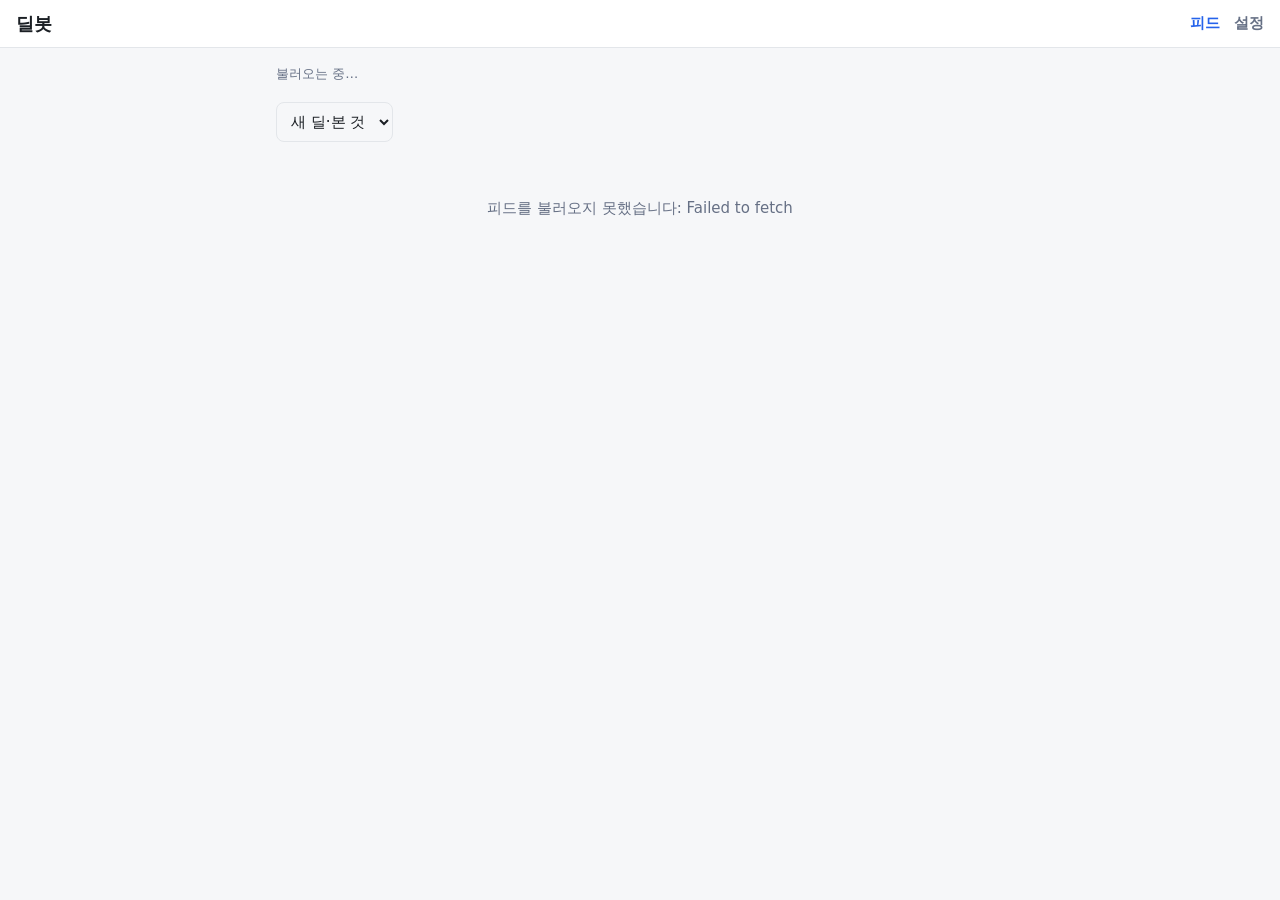
==== docs/index.html @ 5f45e9cf "feat: M1 scaffold for DealBot - data/ contracts with JSON Schemas (config, notifiers, feed, seen, ru" ====
<!doctype html>
<html lang="ko">
<head>
  <meta charset="utf-8">
  <meta name="viewport" content="width=device-width, initial-scale=1">
  <meta name="robots" content="noindex">
  <title>딜봇 피드</title>
  <link rel="stylesheet" href="style.css">
  <script src="app.js" defer></script>
</head>
<body data-page="feed">
  <header>
    <h1>딜봇</h1>
    <nav><a href="./" aria-current="page">피드</a><a href="settings.html">설정</a></nav>
  </header>
  <main>
    <div id="banner" class="banner" hidden></div>
    <p id="run" class="muted">불러오는 중…</p>
    <p id="stats" class="muted"></p>
    <div class="toolbar">
      <div id="cats" class="tabs"></div>
      <div class="row">
        <select id="status" aria-label="상태">
          <option value="active">새 딜·본 것</option>
          <option value="bought">샀음</option>
          <option value="ignored">무시</option>
          <option value="all">전체</option>
        </select>
        <span id="count" class="muted"></span>
      </div>
    </div>
    <div id="list"></div>
    <button id="more" class="more" hidden>더 보기</button>
  </main>
</body>
</html>
---- docs/style.css ----
:root {
  --bg: #f6f7f9;
  --card: #ffffff;
  --text: #1b1f24;
  --muted: #667085;
  --line: #e3e6ea;
  --accent: #2563eb;
  --accent-soft: #e8efff;
  --danger: #c2410c;
  --ok: #15803d;
  --warn-bg: #fff4e5;
  --warn-text: #8a4b00;
  color-scheme: light dark;
}
@media (prefers-color-scheme: dark) {
  :root {
    --bg: #111418;
    --card: #1a1f25;
    --text: #e7eaee;
    --muted: #98a2b3;
    --line: #2b323b;
    --accent: #6c9dff;
    --accent-soft: #1d2a44;
    --danger: #ff8a5c;
    --ok: #4ade80;
    --warn-bg: #3a2a12;
    --warn-text: #ffcf8a;
  }
}

* { box-sizing: border-box; }
html { -webkit-text-size-adjust: 100%; }
body {
  margin: 0;
  background: var(--bg);
  color: var(--text);
  font: 15px/1.5 system-ui, -apple-system, "Apple SD Gothic Neo", "Malgun Gothic", sans-serif;
}
header {
  position: sticky; top: 0; z-index: 5;
  display: flex; align-items: center; justify-content: space-between;
  padding: 10px 16px;
  background: var(--card);
  border-bottom: 1px solid var(--line);
}
header h1 { margin: 0; font-size: 18px; }
nav a { margin-left: 14px; color: var(--muted); text-decoration: none; font-weight: 600; }
nav a[aria-current] { color: var(--accent); }
main { max-width: 760px; margin: 0 auto; padding: 12px 16px 96px; }
h2 { font-size: 15px; margin: 24px 0 8px; color: var(--muted); }
a { color: var(--accent); }
.muted { color: var(--muted); margin: 4px 0; font-size: 13px; }
.err { color: var(--danger); cursor: help; }
.banner {
  background: var(--warn-bg); color: var(--warn-text);
  padding: 10px 12px; border-radius: 10px; margin-bottom: 8px; font-weight: 600;
}

input, select, button { font: inherit; color: inherit; }
input[type="text"], input[type="url"], input[type="number"], input[type="password"], input[type="time"], select {
  width: 100%; min-height: 40px; padding: 8px 10px;
  background: var(--bg); border: 1px solid var(--line); border-radius: 8px;
}
input:focus, select:focus { outline: 2px solid var(--accent); outline-offset: -1px; }
button {
  min-height: 36px; padding: 6px 14px; cursor: pointer;
  background: var(--card); border: 1px solid var(--line); border-radius: 8px;
}
button:disabled { opacity: .5; cursor: default; }
button.primary { background: var(--accent); border-color: var(--accent); color: #fff; font-weight: 700; }
button.danger { color: var(--danger); }
button.on { background: var(--accent-soft); border-color: var(--accent); color: var(--accent); font-weight: 700; }

.row { display: flex; gap: 8px; align-items: center; flex-wrap: wrap; }
.row > .field { flex: 1 1 140px; }

/* feed */
.toolbar { position: sticky; top: 49px; z-index: 4; background: var(--bg); padding: 8px 0; }
.toolbar .row select { width: auto; }
.tabs { display: flex; gap: 6px; overflow-x: auto; padding-bottom: 6px; scrollbar-width: none; }
.tabs button { flex: none; border-radius: 999px; }
.card {
  background: var(--card); border: 1px solid var(--line); border-radius: 12px;
  padding: 12px 14px; margin: 8px 0;
}
.card .meta { font-size: 12px; color: var(--muted); }
.card .title { display: block; margin: 2px 0 4px; font-weight: 700; font-size: 16px; text-decoration: none; color: var(--text); overflow-wrap: anywhere; }
.card .price { font-size: 14px; }
.card .price s { color: var(--muted); }
.card .pct { color: var(--danger); font-weight: 700; }
.card .due { color: var(--muted); margin-left: 4px; }
.card .due.soon { color: var(--danger); font-weight: 600; }
.card .summary { margin: 6px 0 0; color: var(--muted); font-size: 13px; overflow-wrap: anywhere; }
.card .actions { display: flex; gap: 6px; margin-top: 8px; }
.card.s-ignored { opacity: .55; }
.card.s-bought { border-color: var(--ok); }
.badge { background: var(--accent); color: #fff; border-radius: 4px; padding: 0 5px; font-size: 10px; font-weight: 700; }
.more { width: 100%; margin-top: 8px; }
.empty { text-align: center; color: var(--muted); padding: 32px 0; }

/* settings */
.card.off { opacity: .7; }
.card .head { margin-bottom: 4px; }
.card .head .name { flex: 1 1 160px; font-weight: 700; }
.field { display: block; margin: 8px 0; }
.field > span { display: block; font-size: 12px; font-weight: 600; color: var(--muted); margin-bottom: 4px; }
.field > small { display: block; color: var(--muted); font-size: 12px; margin-top: 3px; }
.check { display: inline-flex; align-items: center; gap: 6px; min-height: 36px; margin-right: 12px; white-space: nowrap; }
.check input { width: 18px; height: 18px; }
.checks { display: flex; flex-wrap: wrap; }
.tags {
  display: flex; flex-wrap: wrap; gap: 6px; align-items: center;
  min-height: 40px; padding: 5px 6px; background: var(--bg);
  border: 1px solid var(--line); border-radius: 8px; cursor: text;
}
.tags input { flex: 1 1 100px; min-height: 28px; border: 0; padding: 2px 4px; background: transparent; width: auto; }
.tags input:focus { outline: none; }
.chip { display: inline-flex; align-items: center; gap: 2px; background: var(--accent-soft); color: var(--accent); border-radius: 999px; padding: 2px 4px 2px 10px; font-size: 13px; }
.chip button { min-height: 0; padding: 0 6px; border: 0; background: none; color: inherit; font-size: 15px; }
.times { display: flex; flex-wrap: wrap; gap: 6px; }
.time { display: inline-flex; gap: 2px; }
.time input { width: 140px; }
.feedrow .fid { flex: 0 1 140px; }
.feedrow input[type="url"] { flex: 1 1 200px; width: auto; }
.hint { font-size: 12px; color: var(--muted); margin: 6px 0 0; }
.hint code { background: var(--bg); padding: 1px 4px; border-radius: 4px; font-size: 11px; }
button.add { margin: 4px 0; }
.savebar {
  position: sticky; bottom: 0; z-index: 4;
  background: var(--bg); border-top: 1px solid var(--line);
  padding: 10px 0; margin-top: 16px;
}
.savebar .primary { width: 100%; min-height: 44px; }
.result { font-size: 13px; margin-top: 6px; }
.result p { margin: 2px 0; }
.result ul { margin: 4px 0; padding-left: 18px; }
.result.error { color: var(--danger); }
.result.ok { color: var(--ok); }

#toast {
  position: fixed; left: 50%; bottom: 24px; transform: translate(-50%, 20px);
  max-width: calc(100% - 32px); padding: 10px 16px; border-radius: 10px;
  background: #222; color: #fff; font-size: 14px; opacity: 0; pointer-events: none;
  transition: opacity .2s, transform .2s; z-index: 10;
}
#toast.show { opacity: 1; transform: translate(-50%, 0); }
#toast.error { background: #b42318; }
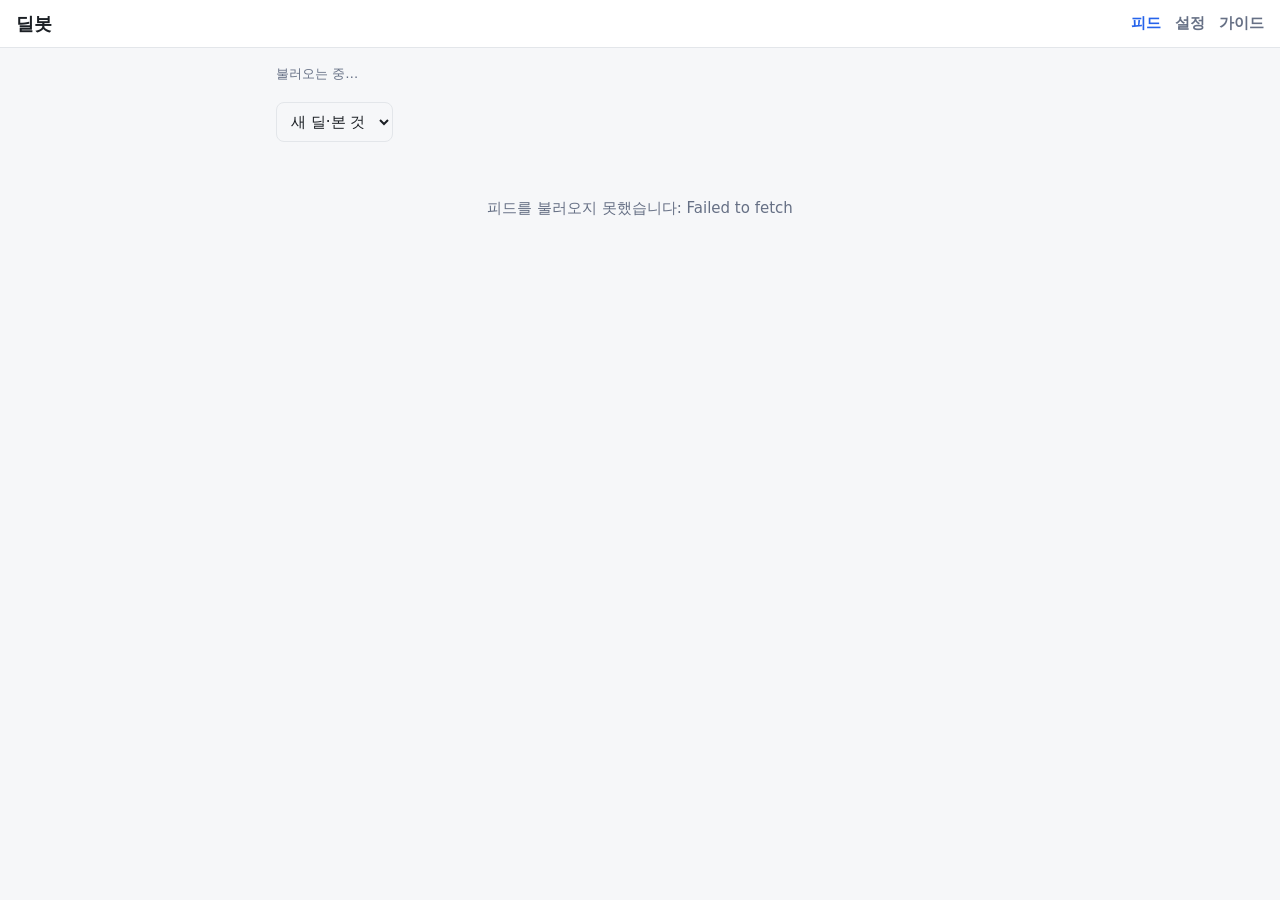
==== commit fa769833: "feat: replace feed per run, deadline filter, self-improving search playbook, guide page, tests Feed " ====
--- a/docs/index.html
+++ b/docs/index.html
@@ -11,7 +11,7 @@
 <body data-page="feed">
   <header>
     <h1>딜봇</h1>
-    <nav><a href="./" aria-current="page">피드</a><a href="settings.html">설정</a></nav>
+    <nav><a href="./" aria-current="page">피드</a><a href="settings.html">설정</a><a href="guide.html">가이드</a></nav>
   </header>
   <main>
     <div id="banner" class="banner" hidden></div>
--- a/docs/style.css
+++ b/docs/style.css
@@ -137,6 +137,35 @@
 .result.error { color: var(--danger); }
 .result.ok { color: var(--ok); }
 
+/* guide */
+.toc { display: flex; flex-wrap: wrap; gap: 6px; margin: 4px 0 12px; }
+.toc a { font-size: 13px; padding: 4px 10px; border: 1px solid var(--line); border-radius: 999px; text-decoration: none; background: var(--card); }
+.guide { background: var(--card); border: 1px solid var(--line); border-radius: 12px; padding: 4px 16px 16px; overflow-wrap: anywhere; }
+.guide h1 { font-size: 20px; }
+.guide h2 { font-size: 17px; color: var(--text); margin: 28px 0 8px; padding-top: 12px; border-top: 1px solid var(--line); scroll-margin-top: 60px; }
+.guide h3 { font-size: 15px; margin: 18px 0 6px; scroll-margin-top: 60px; }
+.guide p, .guide li { font-size: 14px; }
+.guide ul, .guide ol { padding-left: 20px; }
+.guide code { background: var(--bg); padding: 1px 5px; border-radius: 4px; font-size: 12.5px; }
+.guide pre { background: var(--bg); padding: 10px 12px; border-radius: 8px; overflow-x: auto; }
+.guide pre code { padding: 0; background: none; }
+.guide blockquote { margin: 8px 0; padding: 4px 12px; border-left: 3px solid var(--accent); background: var(--accent-soft); border-radius: 0 8px 8px 0; }
+.guide hr { border: 0; border-top: 1px solid var(--line); }
+.tablewrap { overflow-x: auto; }
+.guide table { border-collapse: collapse; font-size: 13px; margin: 8px 0; min-width: 100%; }
+.guide th, .guide td { border: 1px solid var(--line); padding: 6px 8px; text-align: left; vertical-align: top; }
+.guide th { background: var(--bg); }
+
+.tokdlg {
+  width: min(420px, calc(100% - 32px)); padding: 16px;
+  background: var(--card); color: var(--text);
+  border: 1px solid var(--line); border-radius: 12px;
+}
+.tokdlg::backdrop { background: rgba(0, 0, 0, .45); }
+.tokdlg p { margin: 6px 0; font-size: 14px; }
+.tokdlg input { margin: 8px 0 4px; }
+.tokdlg .row { margin-top: 10px; justify-content: flex-end; }
+
 #toast {
   position: fixed; left: 50%; bottom: 24px; transform: translate(-50%, 20px);
   max-width: calc(100% - 32px); padding: 10px 16px; border-radius: 10px;
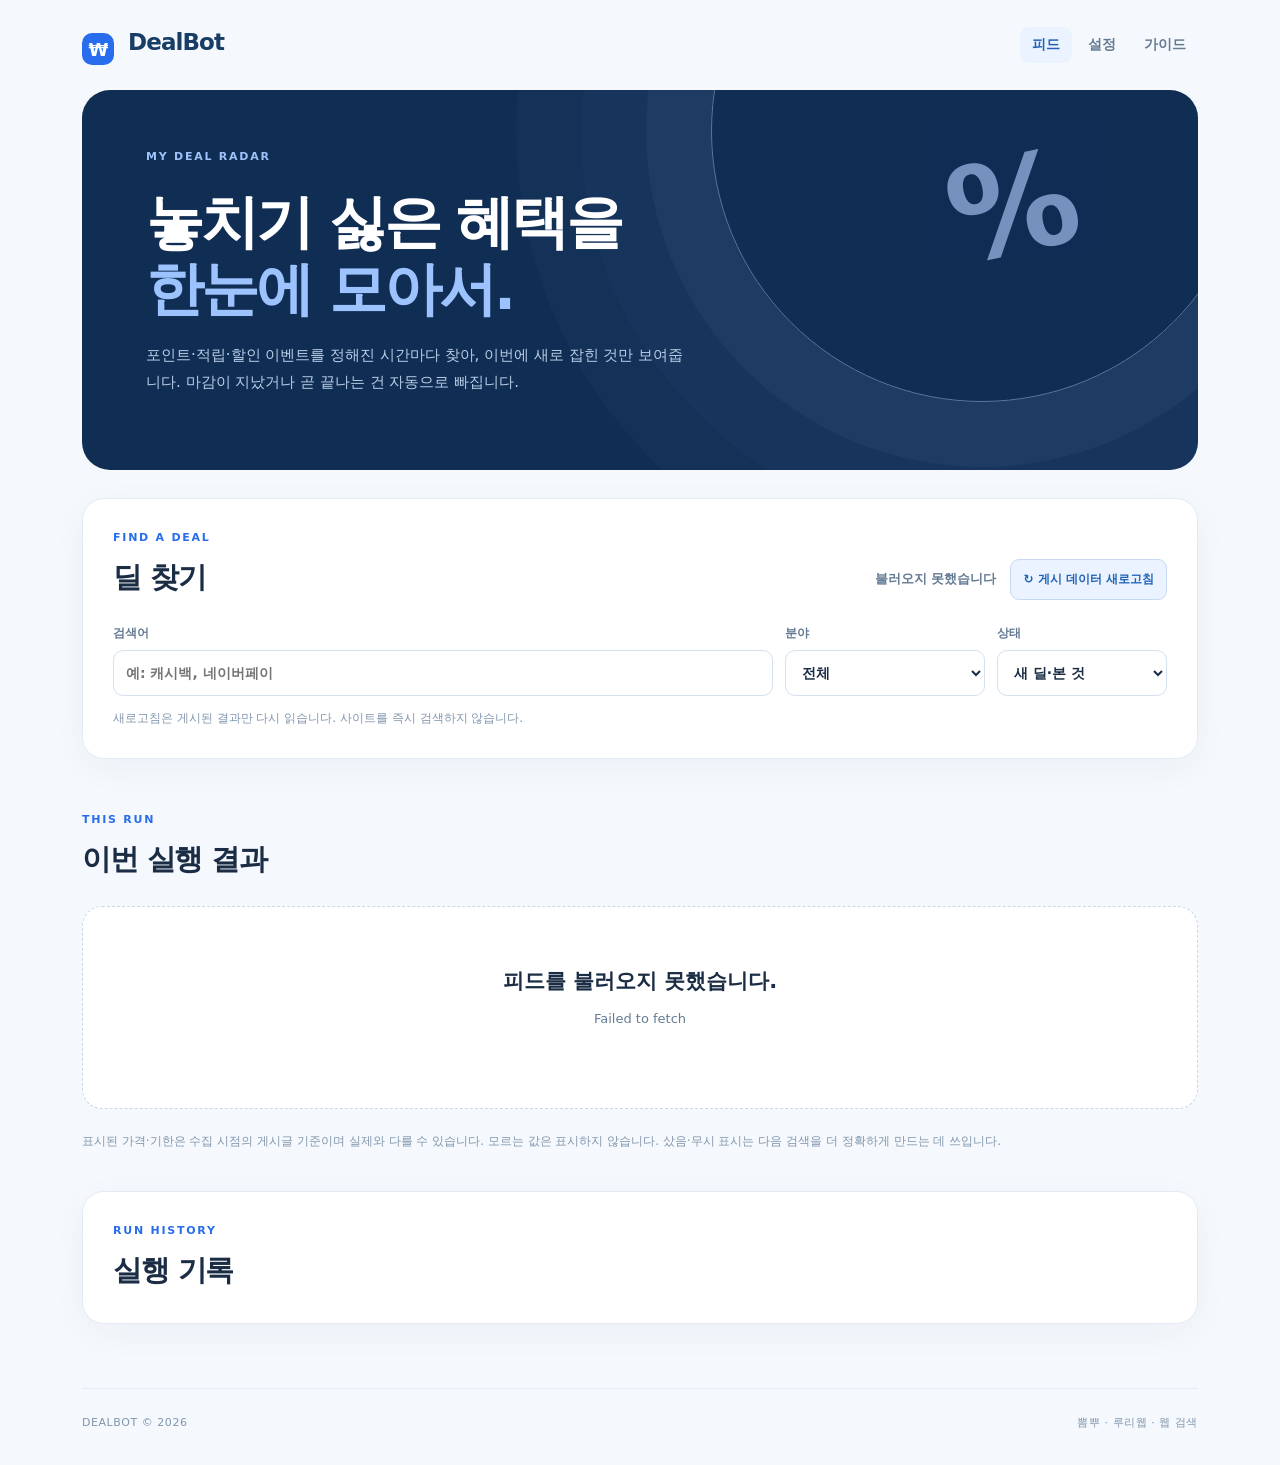
==== commit 92b9a1b2: "feat(ui): Flight Watch-style redesign; fix: 무시 also stops queued digests UI (modeled on gagulproject" ====
--- a/docs/index.html
+++ b/docs/index.html
@@ -4,33 +4,67 @@
   <meta charset="utf-8">
   <meta name="viewport" content="width=device-width, initial-scale=1">
   <meta name="robots" content="noindex">
-  <title>딜봇 피드</title>
+  <meta name="theme-color" content="#f5f8fc">
+  <title>DealBot · 혜택 레이더</title>
   <link rel="stylesheet" href="style.css">
   <script src="app.js" defer></script>
 </head>
 <body data-page="feed">
-  <header>
-    <h1>딜봇</h1>
-    <nav><a href="./" aria-current="page">피드</a><a href="settings.html">설정</a><a href="guide.html">가이드</a></nav>
+<div class="page-shell">
+  <header class="site-header">
+    <a class="brand" href="./" aria-label="DealBot 홈"><span class="brand-mark">₩</span> DealBot</a>
+    <nav class="site-nav"><a href="./" aria-current="page">피드</a><a href="settings.html">설정</a><a href="guide.html">가이드</a></nav>
   </header>
+
   <main>
-    <div id="banner" class="banner" hidden></div>
-    <p id="run" class="muted">불러오는 중…</p>
-    <p id="stats" class="muted"></p>
-    <div class="toolbar">
-      <div id="cats" class="tabs"></div>
-      <div class="row">
-        <select id="status" aria-label="상태">
+    <section class="hero" aria-labelledby="hero-title">
+      <p class="eyebrow">MY DEAL RADAR</p>
+      <h1 id="hero-title">놓치기 싫은 혜택을<br><em>한눈에 모아서.</em></h1>
+      <p class="hero-copy">포인트·적립·할인 이벤트를 정해진 시간마다 찾아, 이번에 새로 잡힌 것만 보여줍니다. 마감이 지났거나 곧 끝나는 건 자동으로 빠집니다.</p>
+      <div class="hero-stats" id="stats" aria-label="이번 달 통계"></div>
+    </section>
+
+    <div id="banner" class="banner" role="status" hidden></div>
+
+    <section class="panel search-panel" aria-labelledby="search-title">
+      <div class="section-top">
+        <div><p class="section-kicker">FIND A DEAL</p><h2 id="search-title">딜 찾기</h2></div>
+        <div class="refresh-actions">
+          <span class="refresh-label" id="refresh-label"><span class="status-dot"></span>불러오는 중</span>
+          <button id="refresh" class="refresh-button" type="button">↻ 게시 데이터 새로고침</button>
+        </div>
+      </div>
+      <form id="filter-form" class="filter-form" role="search" onsubmit="return false">
+        <label class="grow">검색어 <input id="q" type="search" placeholder="예: 캐시백, 네이버페이" autocomplete="off"></label>
+        <label>분야 <select id="cat"><option value="*">전체</option></select></label>
+        <label>상태 <select id="status">
           <option value="active">새 딜·본 것</option>
           <option value="bought">샀음</option>
           <option value="ignored">무시</option>
           <option value="all">전체</option>
-        </select>
-        <span id="count" class="muted"></span>
+        </select></label>
+      </form>
+      <p class="form-hint" id="cadence">새로고침은 게시된 결과만 다시 읽습니다. 사이트를 즉시 검색하지 않습니다.</p>
+    </section>
+
+    <section class="tracker" aria-labelledby="tracker-title">
+      <div class="section-top">
+        <div><p class="section-kicker" id="result-count">THIS RUN</p><h2 id="tracker-title">이번 실행 결과</h2></div>
+        <span class="run-meta" id="run"></span>
       </div>
-    </div>
-    <div id="list"></div>
-    <button id="more" class="more" hidden>더 보기</button>
+      <div id="list" class="results" aria-live="polite"></div>
+      <button id="more" class="text-button more" type="button" hidden>더 보기</button>
+      <p class="data-note">표시된 가격·기한은 수집 시점의 게시글 기준이며 실제와 다를 수 있습니다. 모르는 값은 표시하지 않습니다. 샀음·무시 표시는 다음 검색을 더 정확하게 만드는 데 쓰입니다.</p>
+    </section>
+
+    <section class="panel trend" aria-labelledby="trend-title">
+      <p class="section-kicker">RUN HISTORY</p>
+      <h2 id="trend-title">실행 기록</h2>
+      <div id="trend"></div>
+    </section>
   </main>
+
+  <footer><span>DEALBOT © 2026</span><span id="footer-sources">뽐뿌 · 루리웹 · 웹 검색</span></footer>
+</div>
 </body>
 </html>
--- a/docs/style.css
+++ b/docs/style.css
@@ -1,176 +1,298 @@
+/* DealBot UI. Visual language follows the Flight Watch page (navy hero, kicker labels,
+   white rounded panels, big tabular numbers). System fonts only: no CDN. */
 :root {
-  --bg: #f6f7f9;
-  --card: #ffffff;
-  --text: #1b1f24;
-  --muted: #667085;
-  --line: #e3e6ea;
-  --accent: #2563eb;
-  --accent-soft: #e8efff;
-  --danger: #c2410c;
-  --ok: #15803d;
+  --bg: #f5f8fc;
+  --panel: #ffffff;
+  --card: #fbfdff;
+  --text: #1b2d45;
+  --heading: #183e66;
+  --muted: #657b94;
+  --faint: #8196ad;
+  --line: #e3ebf5;
+  --line-strong: #d5e1ef;
+  --brand: #286ded;
+  --brand-hover: #1555c5;
+  --brand-soft: #eaf3ff;
+  --brand-ink: #2162b7;
+  --navy: #102d54;
+  --navy-ink: #9dc3ff;
+  --navy-copy: #b8cee7;
+  --price: #1b416b;
+  --accent-price: #205bb1;
+  --ok: #1f9d6b;
+  --ok-soft: #e6f6ef;
+  --danger: #c22e3a;
+  --danger-soft: #fdecee;
   --warn-bg: #fff4e5;
   --warn-text: #8a4b00;
-  color-scheme: light dark;
+  --shadow: 0 9px 35px rgba(42, 73, 111, .045);
+  --shadow-hover: 0 14px 32px rgba(31, 73, 131, .09);
+  --num: "Outfit", "SF Pro Display", "Segoe UI", system-ui, sans-serif;
+  color-scheme: light;
 }
 @media (prefers-color-scheme: dark) {
   :root {
-    --bg: #111418;
-    --card: #1a1f25;
-    --text: #e7eaee;
-    --muted: #98a2b3;
-    --line: #2b323b;
-    --accent: #6c9dff;
-    --accent-soft: #1d2a44;
-    --danger: #ff8a5c;
+    --bg: #0d1520;
+    --panel: #142132;
+    --card: #17263a;
+    --text: #e3ebf5;
+    --heading: #e3ebf5;
+    --muted: #9db0c6;
+    --faint: #7d91a8;
+    --line: #22344b;
+    --line-strong: #2c425d;
+    --brand: #4d8bff;
+    --brand-hover: #6a9dff;
+    --brand-soft: #1b2f4d;
+    --brand-ink: #9cc0ff;
+    --navy: #0b2240;
+    --price: #dbe8f8;
+    --accent-price: #8ab6ff;
     --ok: #4ade80;
+    --ok-soft: #12301f;
+    --danger: #ff7b86;
+    --danger-soft: #3a1a1f;
     --warn-bg: #3a2a12;
     --warn-text: #ffcf8a;
+    --shadow: none;
+    --shadow-hover: 0 10px 28px rgba(0, 0, 0, .35);
+    color-scheme: dark;
   }
 }
 
 * { box-sizing: border-box; }
+[hidden] { display: none !important; }
 html { -webkit-text-size-adjust: 100%; }
 body {
   margin: 0;
   background: var(--bg);
   color: var(--text);
-  font: 15px/1.5 system-ui, -apple-system, "Apple SD Gothic Neo", "Malgun Gothic", sans-serif;
-}
-header {
-  position: sticky; top: 0; z-index: 5;
-  display: flex; align-items: center; justify-content: space-between;
-  padding: 10px 16px;
-  background: var(--card);
-  border-bottom: 1px solid var(--line);
-}
-header h1 { margin: 0; font-size: 18px; }
-nav a { margin-left: 14px; color: var(--muted); text-decoration: none; font-weight: 600; }
-nav a[aria-current] { color: var(--accent); }
-main { max-width: 760px; margin: 0 auto; padding: 12px 16px 96px; }
-h2 { font-size: 15px; margin: 24px 0 8px; color: var(--muted); }
-a { color: var(--accent); }
-.muted { color: var(--muted); margin: 4px 0; font-size: 13px; }
+  font: 15px/1.55 system-ui, -apple-system, "Apple SD Gothic Neo", "Malgun Gothic", "Segoe UI", sans-serif;
+}
+a { color: var(--brand); }
+.page-shell { max-width: 1180px; margin: auto; padding: 0 32px; }
+main { padding-bottom: 24px; }
+
+/* ---------------------------------------------------------------- header */
+.site-header { height: 90px; display: flex; align-items: center; justify-content: space-between; gap: 16px; }
+.brand { text-decoration: none; color: var(--heading); font-family: var(--num); font-weight: 700; font-size: 23px; letter-spacing: -.04em; white-space: nowrap; }
+.brand-mark { display: inline-grid; place-items: center; width: 32px; height: 32px; margin-right: 7px; border-radius: 10px; background: var(--brand); color: #fff; font-size: 18px; vertical-align: -6px; }
+.site-nav { display: flex; gap: 4px; }
+.site-nav a { padding: 7px 12px; border-radius: 9px; color: var(--muted); text-decoration: none; font-size: 14px; font-weight: 700; }
+.site-nav a:hover { background: var(--brand-soft); color: var(--brand-ink); }
+.site-nav a[aria-current] { background: var(--brand-soft); color: var(--brand-ink); }
+
+/* ---------------------------------------------------------------- hero */
+.hero { position: relative; overflow: hidden; border-radius: 28px; background: var(--navy); color: #fff; padding: 58px 64px 46px; }
+.hero::before {
+  content: ""; position: absolute; width: 540px; height: 540px; right: -55px; top: -230px;
+  border: 1px solid #5a769b; border-radius: 50%;
+  box-shadow: 0 0 0 65px rgba(116, 153, 199, .06), 0 0 0 130px rgba(116, 153, 199, .04), 0 0 0 195px rgba(116, 153, 199, .03);
+}
+.hero::after { content: "%"; position: absolute; right: 120px; top: 52px; color: #97b5e2; font: 700 130px/1 var(--num); transform: rotate(-12deg); opacity: .75; }
+.eyebrow, .section-kicker { font-size: 11px; font-weight: 700; letter-spacing: .16em; }
+.eyebrow { position: relative; z-index: 1; color: #9fc2fa; margin: 0 0 24px; }
+.hero h1 { position: relative; z-index: 1; font-family: var(--num); font-size: clamp(34px, 5vw, 58px); letter-spacing: -.05em; line-height: 1.16; margin: 0; font-weight: 700; }
+.hero h1 em { font-style: normal; color: var(--navy-ink); }
+.hero-copy { position: relative; z-index: 1; max-width: 540px; color: var(--navy-copy); font-size: 15px; line-height: 1.8; margin: 18px 0 0; }
+.hero-stats { position: relative; z-index: 1; display: flex; flex-wrap: wrap; gap: 12px; margin-top: 28px; }
+.stat { min-width: 140px; padding: 12px 16px; border-radius: 14px; background: rgba(255, 255, 255, .07); border: 1px solid rgba(157, 195, 255, .18); }
+.stat b { display: block; font: 700 24px/1.2 var(--num); letter-spacing: -.03em; color: #fff; }
+.stat span { font-size: 12px; color: var(--navy-copy); }
+
+/* ---------------------------------------------------------------- panels */
+.panel { background: var(--panel); border: 1px solid var(--line); border-radius: 22px; padding: 30px; box-shadow: var(--shadow); }
+.search-panel { margin-top: 28px; }
+.section-top { display: flex; justify-content: space-between; align-items: end; gap: 16px; }
+.section-kicker { margin: 0 0 9px; color: var(--brand); }
+.section-top h2, .trend h2, .page-title h2 { font-family: var(--num); font-size: 29px; letter-spacing: -.04em; margin: 0; color: var(--text); }
+.page-title { padding: 8px 0 20px; }
+.refresh-actions { display: flex; align-items: center; gap: 14px; }
+.refresh-label, .run-meta { font-size: 13px; font-weight: 600; color: var(--muted); }
+.status-dot { display: inline-block; width: 8px; height: 8px; margin-right: 8px; border-radius: 50%; background: #36c493; vertical-align: 1px; }
+.status-dot.stale { background: #f0a020; }
+.refresh-button { border: 1px solid #c6d9f0; border-radius: 9px; background: var(--brand-soft); color: var(--brand-ink); font: inherit; font-size: 12px; font-weight: 700; padding: 10px 12px; cursor: pointer; white-space: nowrap; }
+.refresh-button:hover { filter: brightness(.97); }
+.refresh-button:disabled { opacity: .55; cursor: wait; }
+
+.filter-form { display: grid; grid-template-columns: 1fr 200px 170px; gap: 12px; align-items: end; margin-top: 24px; }
+.filter-form label { display: flex; flex-direction: column; gap: 8px; font-size: 12px; font-weight: 700; color: var(--muted); }
+.form-hint { font-size: 12px; line-height: 1.6; margin: 13px 0 0; color: var(--faint); }
+
+input, select, button, textarea { font: inherit; color: inherit; }
+input[type="text"], input[type="search"], input[type="url"], input[type="number"], input[type="password"], input[type="time"], select {
+  width: 100%; height: 46px; padding: 0 12px;
+  background: var(--panel); border: 1px solid var(--line-strong); border-radius: 10px; font-size: 14px; color: var(--text);
+}
+input:focus, select:focus { outline: 2px solid #78aaf1; outline-offset: 1px; }
+button { min-height: 38px; padding: 6px 14px; cursor: pointer; background: var(--panel); border: 1px solid var(--line-strong); border-radius: 10px; font-size: 13px; font-weight: 700; color: var(--text); }
+button:disabled { opacity: .5; cursor: default; }
+button.primary { background: var(--brand); border-color: var(--brand); color: #fff; }
+button.primary:hover { background: var(--brand-hover); }
+button.danger { color: var(--danger); }
+button.on { background: var(--brand-soft); border-color: var(--brand); color: var(--brand-ink); }
+.text-button { border: 0; background: transparent; color: var(--brand); font-size: 13px; font-weight: 700; cursor: pointer; }
+
+.banner { margin-top: 20px; background: var(--warn-bg); color: var(--warn-text); padding: 14px 18px; border-radius: 14px; font-weight: 700; font-size: 14px; }
+.muted { color: var(--muted); font-size: 13px; }
 .err { color: var(--danger); cursor: help; }
-.banner {
-  background: var(--warn-bg); color: var(--warn-text);
-  padding: 10px 12px; border-radius: 10px; margin-bottom: 8px; font-weight: 600;
-}
-
-input, select, button { font: inherit; color: inherit; }
-input[type="text"], input[type="url"], input[type="number"], input[type="password"], input[type="time"], select {
-  width: 100%; min-height: 40px; padding: 8px 10px;
-  background: var(--bg); border: 1px solid var(--line); border-radius: 8px;
-}
-input:focus, select:focus { outline: 2px solid var(--accent); outline-offset: -1px; }
-button {
-  min-height: 36px; padding: 6px 14px; cursor: pointer;
-  background: var(--card); border: 1px solid var(--line); border-radius: 8px;
-}
-button:disabled { opacity: .5; cursor: default; }
-button.primary { background: var(--accent); border-color: var(--accent); color: #fff; font-weight: 700; }
-button.danger { color: var(--danger); }
-button.on { background: var(--accent-soft); border-color: var(--accent); color: var(--accent); font-weight: 700; }
-
-.row { display: flex; gap: 8px; align-items: center; flex-wrap: wrap; }
-.row > .field { flex: 1 1 140px; }
-
-/* feed */
-.toolbar { position: sticky; top: 49px; z-index: 4; background: var(--bg); padding: 8px 0; }
-.toolbar .row select { width: auto; }
-.tabs { display: flex; gap: 6px; overflow-x: auto; padding-bottom: 6px; scrollbar-width: none; }
-.tabs button { flex: none; border-radius: 999px; }
-.card {
-  background: var(--card); border: 1px solid var(--line); border-radius: 12px;
-  padding: 12px 14px; margin: 8px 0;
-}
-.card .meta { font-size: 12px; color: var(--muted); }
-.card .title { display: block; margin: 2px 0 4px; font-weight: 700; font-size: 16px; text-decoration: none; color: var(--text); overflow-wrap: anywhere; }
-.card .price { font-size: 14px; }
-.card .price s { color: var(--muted); }
-.card .pct { color: var(--danger); font-weight: 700; }
-.card .due { color: var(--muted); margin-left: 4px; }
-.card .due.soon { color: var(--danger); font-weight: 600; }
-.card .summary { margin: 6px 0 0; color: var(--muted); font-size: 13px; overflow-wrap: anywhere; }
-.card .actions { display: flex; gap: 6px; margin-top: 8px; }
-.card.s-ignored { opacity: .55; }
-.card.s-bought { border-color: var(--ok); }
-.badge { background: var(--accent); color: #fff; border-radius: 4px; padding: 0 5px; font-size: 10px; font-weight: 700; }
-.more { width: 100%; margin-top: 8px; }
-.empty { text-align: center; color: var(--muted); padding: 32px 0; }
-
-/* settings */
-.card.off { opacity: .7; }
+
+/* ---------------------------------------------------------------- deal grid */
+.tracker { padding: 52px 0 40px; }
+.results { display: grid; grid-template-columns: repeat(2, minmax(0, 1fr)); gap: 16px; margin-top: 24px; }
+.deal-card {
+  position: relative; display: flex; flex-direction: column; min-height: 220px; padding: 24px 26px 22px;
+  border: 1px solid var(--line); border-radius: 18px; background: var(--card); box-shadow: var(--shadow);
+  transition: transform .16s, box-shadow .16s, border-color .16s;
+}
+.deal-card:hover { transform: translateY(-3px); box-shadow: var(--shadow-hover); border-color: #b9d1f1; }
+.deal-card.s-ignored { opacity: .5; }
+.deal-card.s-bought { border-color: var(--ok); }
+.deal-top { display: flex; align-items: center; justify-content: space-between; gap: 10px; }
+.deal-source { display: flex; align-items: center; gap: 10px; font-size: 15px; font-weight: 700; min-width: 0; }
+.source-logo { flex: none; display: grid; place-items: center; width: 34px; height: 34px; border-radius: 10px; color: #fff; font: 700 15px/1 var(--num); }
+.source-logo.ppomppu { background: #f15a29; }
+.source-logo.ruliweb { background: #2f6fd8; }
+.source-logo.search { background: #6a5ae0; }
+.source-logo.epic { background: #2a2a2a; }
+.source-logo.other { background: #5d7693; }
+.deal-arrow { color: #6f96cb; font-size: 21px; text-decoration: none; }
+.deal-kicker { margin: 20px 0 6px; color: var(--faint); font-size: 11px; font-weight: 700; letter-spacing: .1em; text-transform: uppercase; }
+.badge-new { display: inline-block; margin-left: 6px; padding: 1px 6px; border-radius: 5px; background: var(--brand); color: #fff; letter-spacing: .04em; }
+.deal-title { color: var(--text); text-decoration: none; font-size: 17px; font-weight: 700; line-height: 1.45; overflow-wrap: anywhere; }
+.deal-title:hover { color: var(--brand); }
+.deal-price { margin-top: 12px; display: flex; flex-wrap: wrap; align-items: baseline; gap: 8px; }
+.deal-price strong { font: 600 30px/1.1 var(--num); letter-spacing: -.04em; color: var(--price); }
+.deal-price strong.free { color: var(--accent-price); }
+.deal-price s { color: var(--faint); font-size: 13px; }
+.deal-price .pct { color: var(--danger); font-weight: 800; font-size: 15px; }
+.deal-price.unknown strong { font-family: inherit; font-size: 13px; font-weight: 600; line-height: 1.4; color: var(--faint); letter-spacing: 0; }
+.deal-summary { margin: 10px 0 0; color: var(--muted); font-size: 13px; line-height: 1.6; overflow-wrap: anywhere; }
+.deal-foot { margin-top: auto; padding-top: 16px; display: flex; align-items: center; justify-content: space-between; gap: 10px; flex-wrap: wrap; }
+.deal-due { font-size: 12px; font-weight: 700; color: var(--muted); background: var(--brand-soft); padding: 5px 8px; border-radius: 7px; }
+.deal-due.soon { color: var(--danger); background: var(--danger-soft); }
+.deal-actions { display: flex; gap: 6px; }
+.deal-actions button { min-height: 32px; padding: 4px 12px; font-size: 12px; }
+.deal-actions button[data-act="bought"].on { background: var(--ok-soft); border-color: var(--ok); color: var(--ok); }
+.more { display: block; margin: 18px auto 0; }
+
+.empty-state { grid-column: 1 / -1; text-align: center; padding: 58px 20px; background: var(--panel); border: 1px dashed #c7d8eb; border-radius: 20px; }
+.empty-state h3 { font-size: 21px; margin: 0 0 10px; }
+.empty-state p { font-size: 13px; color: var(--muted); line-height: 1.7; margin: 0 auto 20px; max-width: 460px; }
+.request-button { display: inline-flex; align-items: center; min-height: 44px; border-radius: 10px; background: var(--brand); color: #fff; font-size: 13px; font-weight: 700; padding: 0 17px; text-decoration: none; }
+.data-note { margin: 22px 0 0; color: var(--faint); font-size: 12px; line-height: 1.7; }
+
+/* ---------------------------------------------------------------- run chart */
+.trend { margin-bottom: 40px; }
+.trend svg { display: block; width: 100%; height: auto; max-height: 260px; margin-top: 16px; overflow: visible; }
+.trend-grid { stroke: var(--line); stroke-width: 1; }
+.trend-bar { fill: var(--brand); }
+.trend-bar.err { fill: #f0a020; }
+.trend-axis { fill: var(--faint); font-size: 11px; }
+.trend-legend { display: flex; flex-wrap: wrap; gap: 8px 18px; margin-top: 10px; color: var(--muted); font-size: 12px; }
+.trend-legend i { display: inline-block; width: 9px; height: 9px; border-radius: 50%; margin-right: 6px; vertical-align: 0; }
+
+footer { border-top: 1px solid var(--line); padding: 25px 0 34px; display: flex; justify-content: space-between; gap: 15px; color: var(--faint); font-size: 11px; letter-spacing: .05em; }
+footer a { color: inherit; }
+
+/* ---------------------------------------------------------------- settings */
+.card { background: var(--panel); border: 1px solid var(--line); border-radius: 18px; padding: 20px 22px; margin: 12px 0; box-shadow: var(--shadow); }
+.card.off { opacity: .65; }
 .card .head { margin-bottom: 4px; }
 .card .head .name { flex: 1 1 160px; font-weight: 700; }
-.field { display: block; margin: 8px 0; }
-.field > span { display: block; font-size: 12px; font-weight: 600; color: var(--muted); margin-bottom: 4px; }
-.field > small { display: block; color: var(--muted); font-size: 12px; margin-top: 3px; }
-.check { display: inline-flex; align-items: center; gap: 6px; min-height: 36px; margin-right: 12px; white-space: nowrap; }
-.check input { width: 18px; height: 18px; }
+#forms > h2 { font-size: 11px; font-weight: 700; letter-spacing: .16em; color: var(--brand); margin: 34px 0 6px; text-transform: uppercase; }
+.row { display: flex; gap: 10px; align-items: center; flex-wrap: wrap; }
+.row > .field { flex: 1 1 160px; }
+.field { display: block; margin: 10px 0; }
+.field > span { display: block; font-size: 12px; font-weight: 700; color: var(--muted); margin-bottom: 6px; }
+.field > small { display: block; color: var(--faint); font-size: 12px; margin-top: 5px; line-height: 1.5; }
+.check { display: inline-flex; align-items: center; gap: 7px; min-height: 36px; margin-right: 14px; white-space: nowrap; font-size: 14px; }
+.check input { width: 18px; height: 18px; accent-color: var(--brand); }
 .checks { display: flex; flex-wrap: wrap; }
-.tags {
-  display: flex; flex-wrap: wrap; gap: 6px; align-items: center;
-  min-height: 40px; padding: 5px 6px; background: var(--bg);
-  border: 1px solid var(--line); border-radius: 8px; cursor: text;
-}
-.tags input { flex: 1 1 100px; min-height: 28px; border: 0; padding: 2px 4px; background: transparent; width: auto; }
+.tags { display: flex; flex-wrap: wrap; gap: 6px; align-items: center; min-height: 46px; padding: 6px 8px; background: var(--panel); border: 1px solid var(--line-strong); border-radius: 10px; cursor: text; }
+.tags input { flex: 1 1 100px; height: 30px; border: 0; padding: 2px 4px; background: transparent; width: auto; }
 .tags input:focus { outline: none; }
-.chip { display: inline-flex; align-items: center; gap: 2px; background: var(--accent-soft); color: var(--accent); border-radius: 999px; padding: 2px 4px 2px 10px; font-size: 13px; }
+.chip { display: inline-flex; align-items: center; gap: 2px; background: var(--brand-soft); color: var(--brand-ink); border-radius: 999px; padding: 3px 4px 3px 11px; font-size: 13px; font-weight: 600; }
 .chip button { min-height: 0; padding: 0 6px; border: 0; background: none; color: inherit; font-size: 15px; }
 .times { display: flex; flex-wrap: wrap; gap: 6px; }
-.time { display: inline-flex; gap: 2px; }
+.time { display: inline-flex; gap: 4px; }
 .time input { width: 140px; }
-.feedrow .fid { flex: 0 1 140px; }
-.feedrow input[type="url"] { flex: 1 1 200px; width: auto; }
-.hint { font-size: 12px; color: var(--muted); margin: 6px 0 0; }
-.hint code { background: var(--bg); padding: 1px 4px; border-radius: 4px; font-size: 11px; }
-button.add { margin: 4px 0; }
-.savebar {
-  position: sticky; bottom: 0; z-index: 4;
-  background: var(--bg); border-top: 1px solid var(--line);
-  padding: 10px 0; margin-top: 16px;
-}
-.savebar .primary { width: 100%; min-height: 44px; }
+.feedrow .fid { flex: 0 1 150px; }
+.feedrow input[type="url"] { flex: 1 1 220px; width: auto; }
+.hint { font-size: 12px; color: var(--faint); margin: 8px 0 0; line-height: 1.6; }
+.hint code { background: var(--bg); padding: 1px 5px; border-radius: 5px; font-size: 11px; }
+button.add { margin: 6px 0; color: var(--brand-ink); border-style: dashed; }
+.savebar { position: sticky; bottom: 0; z-index: 4; background: var(--bg); border-top: 1px solid var(--line); padding: 12px 0; margin-top: 20px; }
+.savebar .primary { width: 100%; min-height: 48px; font-size: 15px; }
 .result { font-size: 13px; margin-top: 6px; }
 .result p { margin: 2px 0; }
 .result ul { margin: 4px 0; padding-left: 18px; }
 .result.error { color: var(--danger); }
 .result.ok { color: var(--ok); }
-
-/* guide */
-.toc { display: flex; flex-wrap: wrap; gap: 6px; margin: 4px 0 12px; }
-.toc a { font-size: 13px; padding: 4px 10px; border: 1px solid var(--line); border-radius: 999px; text-decoration: none; background: var(--card); }
-.guide { background: var(--card); border: 1px solid var(--line); border-radius: 12px; padding: 4px 16px 16px; overflow-wrap: anywhere; }
-.guide h1 { font-size: 20px; }
-.guide h2 { font-size: 17px; color: var(--text); margin: 28px 0 8px; padding-top: 12px; border-top: 1px solid var(--line); scroll-margin-top: 60px; }
-.guide h3 { font-size: 15px; margin: 18px 0 6px; scroll-margin-top: 60px; }
-.guide p, .guide li { font-size: 14px; }
-.guide ul, .guide ol { padding-left: 20px; }
-.guide code { background: var(--bg); padding: 1px 5px; border-radius: 4px; font-size: 12.5px; }
-.guide pre { background: var(--bg); padding: 10px 12px; border-radius: 8px; overflow-x: auto; }
+.empty { text-align: center; color: var(--muted); padding: 32px 0; }
+
+/* ---------------------------------------------------------------- guide */
+.toc { display: flex; flex-wrap: wrap; gap: 6px; margin: 0 0 16px; }
+.toc a { font-size: 13px; font-weight: 600; padding: 6px 12px; border: 1px solid var(--line); border-radius: 999px; text-decoration: none; background: var(--panel); color: var(--brand-ink); }
+.guide { padding: 8px 30px 30px; overflow-wrap: anywhere; }
+.guide h1 { font-family: var(--num); font-size: 26px; letter-spacing: -.03em; }
+.guide h2 { font-size: 20px; margin: 34px 0 10px; padding-top: 18px; border-top: 1px solid var(--line); scroll-margin-top: 20px; }
+.guide h3 { font-size: 16px; margin: 22px 0 8px; scroll-margin-top: 20px; }
+.guide p, .guide li { font-size: 14.5px; line-height: 1.75; }
+.guide ul, .guide ol { padding-left: 22px; }
+.guide code { background: var(--bg); padding: 1px 6px; border-radius: 5px; font-size: 12.5px; }
+.guide pre { background: var(--bg); padding: 12px 14px; border-radius: 10px; overflow-x: auto; }
 .guide pre code { padding: 0; background: none; }
-.guide blockquote { margin: 8px 0; padding: 4px 12px; border-left: 3px solid var(--accent); background: var(--accent-soft); border-radius: 0 8px 8px 0; }
+.guide blockquote { margin: 10px 0; padding: 4px 14px; border-left: 3px solid var(--brand); background: var(--brand-soft); border-radius: 0 10px 10px 0; }
 .guide hr { border: 0; border-top: 1px solid var(--line); }
 .tablewrap { overflow-x: auto; }
-.guide table { border-collapse: collapse; font-size: 13px; margin: 8px 0; min-width: 100%; }
-.guide th, .guide td { border: 1px solid var(--line); padding: 6px 8px; text-align: left; vertical-align: top; }
+.guide table { border-collapse: collapse; font-size: 13px; margin: 10px 0; min-width: 100%; }
+.guide th, .guide td { border: 1px solid var(--line); padding: 7px 9px; text-align: left; vertical-align: top; }
 .guide th { background: var(--bg); }
 
-.tokdlg {
-  width: min(420px, calc(100% - 32px)); padding: 16px;
-  background: var(--card); color: var(--text);
-  border: 1px solid var(--line); border-radius: 12px;
-}
-.tokdlg::backdrop { background: rgba(0, 0, 0, .45); }
+/* ---------------------------------------------------------------- dialogs, toast */
+.tokdlg { width: min(440px, calc(100% - 32px)); padding: 22px; background: var(--panel); color: var(--text); border: 1px solid var(--line); border-radius: 18px; }
+.tokdlg::backdrop { background: rgba(16, 45, 84, .45); }
 .tokdlg p { margin: 6px 0; font-size: 14px; }
-.tokdlg input { margin: 8px 0 4px; }
-.tokdlg .row { margin-top: 10px; justify-content: flex-end; }
-
+.tokdlg input { margin: 10px 0 4px; }
+.tokdlg .row { margin-top: 12px; justify-content: flex-end; }
 #toast {
   position: fixed; left: 50%; bottom: 24px; transform: translate(-50%, 20px);
-  max-width: calc(100% - 32px); padding: 10px 16px; border-radius: 10px;
-  background: #222; color: #fff; font-size: 14px; opacity: 0; pointer-events: none;
+  max-width: calc(100% - 32px); padding: 11px 18px; border-radius: 12px;
+  background: #1b2d45; color: #fff; font-size: 14px; opacity: 0; pointer-events: none;
   transition: opacity .2s, transform .2s; z-index: 10;
 }
 #toast.show { opacity: 1; transform: translate(-50%, 0); }
 #toast.error { background: #b42318; }
+
+/* ---------------------------------------------------------------- responsive */
+@media (max-width: 900px) {
+  .filter-form { grid-template-columns: 1fr 1fr; }
+  .filter-form .grow { grid-column: 1 / -1; }
+}
+@media (max-width: 700px) {
+  .page-shell { padding: 0 16px; }
+  .site-header { height: 70px; }
+  .brand { font-size: 19px; }
+  .brand-mark { width: 28px; height: 28px; font-size: 15px; }
+  .site-nav a { padding: 6px 8px; font-size: 13px; }
+  .hero { padding: 38px 24px 30px; border-radius: 24px; }
+  .hero::after { right: 18px; top: 34px; font-size: 80px; opacity: .3; }
+  .hero-stats { gap: 8px; }
+  .stat { min-width: 0; flex: 1 1 30%; padding: 10px 12px; }
+  .stat b { font-size: 19px; }
+  .panel { padding: 24px 18px; }
+  .section-top { align-items: start; }
+  .section-top h2, .trend h2, .page-title h2 { font-size: 25px; }
+  .refresh-actions { flex-direction: column; align-items: flex-end; gap: 8px; }
+  .refresh-label { text-align: right; font-size: 12px; white-space: nowrap; }
+  .refresh-button { font-size: 11px; padding: 8px; }
+  .tracker { padding: 40px 0 28px; }
+  .tracker .section-top { flex-direction: column; align-items: start; gap: 6px; }
+  .results { grid-template-columns: 1fr; }
+  .deal-card { min-height: 0; padding: 20px 18px 18px; }
+  .deal-price strong { font-size: 26px; }
+  .card { padding: 16px; }
+  .guide { padding: 4px 18px 22px; }
+  footer { flex-direction: column; }
+}
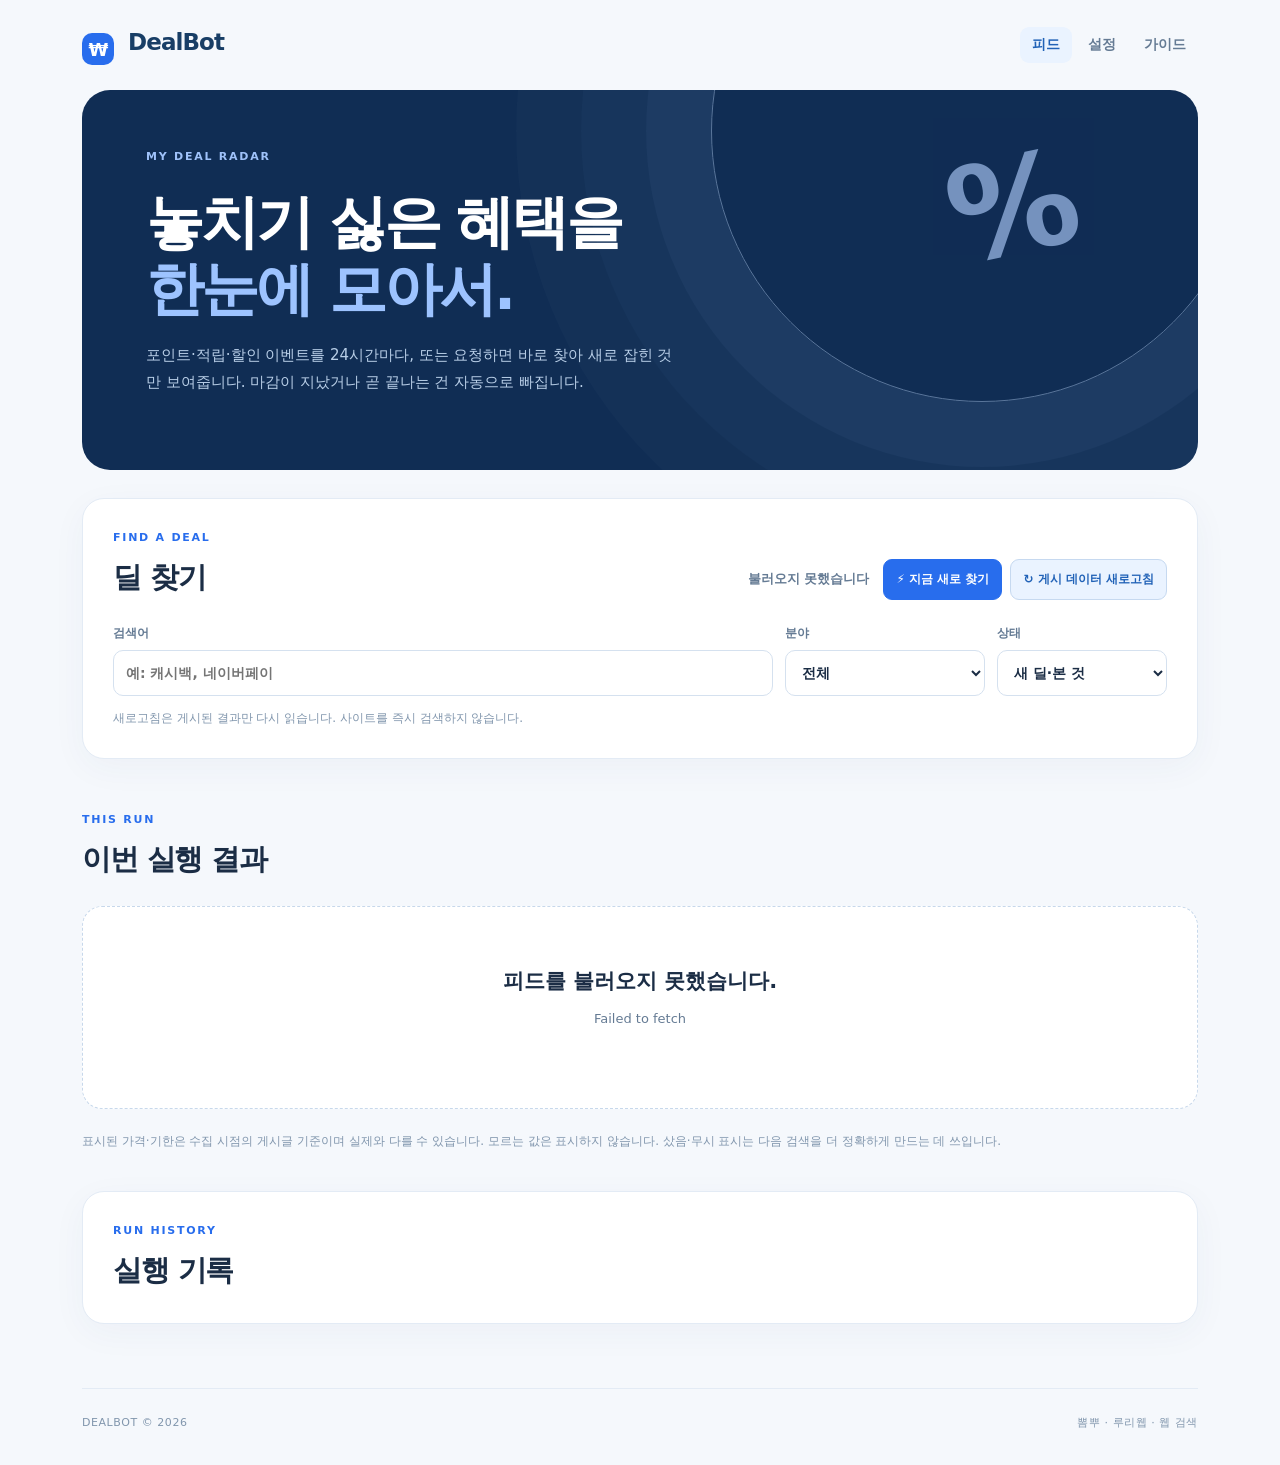
==== commit 09b51bd1: "feat: run every 24h or on demand ("⚡ 지금 새로 찾기"), not at a fixed time User asked for "24시간마다 or 사용자가 " ====
--- a/docs/index.html
+++ b/docs/index.html
@@ -20,7 +20,7 @@
     <section class="hero" aria-labelledby="hero-title">
       <p class="eyebrow">MY DEAL RADAR</p>
       <h1 id="hero-title">놓치기 싫은 혜택을<br><em>한눈에 모아서.</em></h1>
-      <p class="hero-copy">포인트·적립·할인 이벤트를 정해진 시간마다 찾아, 이번에 새로 잡힌 것만 보여줍니다. 마감이 지났거나 곧 끝나는 건 자동으로 빠집니다.</p>
+      <p class="hero-copy">포인트·적립·할인 이벤트를 24시간마다, 또는 요청하면 바로 찾아 새로 잡힌 것만 보여줍니다. 마감이 지났거나 곧 끝나는 건 자동으로 빠집니다.</p>
       <div class="hero-stats" id="stats" aria-label="이번 달 통계"></div>
     </section>
 
@@ -31,7 +31,10 @@
         <div><p class="section-kicker">FIND A DEAL</p><h2 id="search-title">딜 찾기</h2></div>
         <div class="refresh-actions">
           <span class="refresh-label" id="refresh-label"><span class="status-dot"></span>불러오는 중</span>
-          <button id="refresh" class="refresh-button" type="button">↻ 게시 데이터 새로고침</button>
+          <div class="refresh-buttons">
+            <button id="request-run" class="refresh-button primary-soft" type="button">⚡ 지금 새로 찾기</button>
+            <button id="refresh" class="refresh-button" type="button">↻ 게시 데이터 새로고침</button>
+          </div>
         </div>
       </div>
       <form id="filter-form" class="filter-form" role="search" onsubmit="return false">
@@ -45,6 +48,20 @@
         </select></label>
       </form>
       <p class="form-hint" id="cadence">새로고침은 게시된 결과만 다시 읽습니다. 사이트를 즉시 검색하지 않습니다.</p>
+      <p class="request-note" id="request-note" hidden></p>
+    </section>
+
+    <section class="picks" id="picks" aria-labelledby="picks-title" hidden>
+      <div class="section-top">
+        <div><p class="section-kicker" id="picks-kicker">PICKS</p><h2 id="picks-title">대표 딜</h2></div>
+      </div>
+      <p class="form-hint picks-note" id="picks-note"></p>
+      <div id="pick-list" class="results"></div>
+      <div class="panel links-panel">
+        <p class="section-kicker">COLLECTIONS</p>
+        <h3 class="links-title">모아보기</h3>
+        <div id="links" class="link-groups"></div>
+      </div>
     </section>
 
     <section class="tracker" aria-labelledby="tracker-title">
--- a/docs/style.css
+++ b/docs/style.css
@@ -181,6 +181,23 @@
 .empty-state p { font-size: 13px; color: var(--muted); line-height: 1.7; margin: 0 auto 20px; max-width: 460px; }
 .request-button { display: inline-flex; align-items: center; min-height: 44px; border-radius: 10px; background: var(--brand); color: #fff; font-size: 13px; font-weight: 700; padding: 0 17px; text-decoration: none; }
 .data-note { margin: 22px 0 0; color: var(--faint); font-size: 12px; line-height: 1.7; }
+
+/* ---------------------------------------------------------------- picks & collections */
+.picks { padding: 52px 0 0; }
+.picks-note { margin-top: 8px; }
+.picks-note .chip { padding: 2px 10px; }
+.links-panel { margin-top: 20px; }
+.links-title { font-size: 21px; letter-spacing: -.03em; margin: 0 0 14px; }
+.link-groups { display: grid; grid-template-columns: repeat(3, minmax(0, 1fr)); gap: 18px; }
+.link-group h4 { margin: 0 0 8px; font-size: 13px; color: var(--muted); }
+.link-group.match h4 { color: var(--brand-ink); }
+.link-list { display: flex; flex-direction: column; gap: 8px; }
+.link-card { position: relative; display: block; padding: 11px 34px 11px 14px; border: 1px solid var(--line); border-radius: 12px; background: var(--card); color: var(--text); text-decoration: none; transition: border-color .16s, transform .16s; }
+.link-card:hover { border-color: #b9d1f1; transform: translateY(-1px); }
+.link-card b { display: block; font-size: 14px; }
+.link-card span { display: block; font-size: 12px; color: var(--faint); margin-top: 2px; }
+.link-card i { position: absolute; right: 12px; top: 50%; transform: translateY(-50%); font-style: normal; color: #6f96cb; }
+.deal-actions button.star.on { background: #fff7e0; border-color: #f0b400; color: #9a6b00; }
 
 /* ---------------------------------------------------------------- run chart */
 .trend { margin-bottom: 40px; }
@@ -269,6 +286,7 @@
 @media (max-width: 900px) {
   .filter-form { grid-template-columns: 1fr 1fr; }
   .filter-form .grow { grid-column: 1 / -1; }
+  .link-groups { grid-template-columns: 1fr 1fr; }
 }
 @media (max-width: 700px) {
   .page-shell { padding: 0 16px; }
@@ -290,9 +308,25 @@
   .tracker { padding: 40px 0 28px; }
   .tracker .section-top { flex-direction: column; align-items: start; gap: 6px; }
   .results { grid-template-columns: 1fr; }
+  .picks { padding-top: 40px; }
+  .link-groups { grid-template-columns: 1fr; }
   .deal-card { min-height: 0; padding: 20px 18px 18px; }
   .deal-price strong { font-size: 26px; }
   .card { padding: 16px; }
   .guide { padding: 4px 18px 22px; }
   footer { flex-direction: column; }
 }
+
+/* settings: saved interests */
+.saved-list { display: flex; flex-direction: column; gap: 6px; }
+.saved-row { display: flex; align-items: center; gap: 10px; padding: 8px 10px; border: 1px solid var(--line); border-radius: 10px; background: var(--card); }
+.saved-row a { flex: 1; min-width: 0; color: var(--text); text-decoration: none; font-size: 14px; overflow: hidden; text-overflow: ellipsis; white-space: nowrap; }
+.saved-row small { color: var(--faint); }
+.saved-row button { min-height: 28px; padding: 0 10px; }
+#forms > h2#interests { scroll-margin-top: 20px; }
+
+/* run request */
+.refresh-buttons { display: flex; gap: 8px; flex-wrap: wrap; justify-content: flex-end; }
+.refresh-button.primary-soft { background: var(--brand); border-color: var(--brand); color: #fff; }
+.refresh-button.primary-soft:disabled { background: var(--brand-soft); border-color: #c6d9f0; color: var(--brand-ink); opacity: 1; cursor: default; }
+.request-note { margin: 12px 0 0; padding: 10px 14px; border-radius: 12px; background: var(--brand-soft); color: var(--brand-ink); font-size: 13px; line-height: 1.6; }
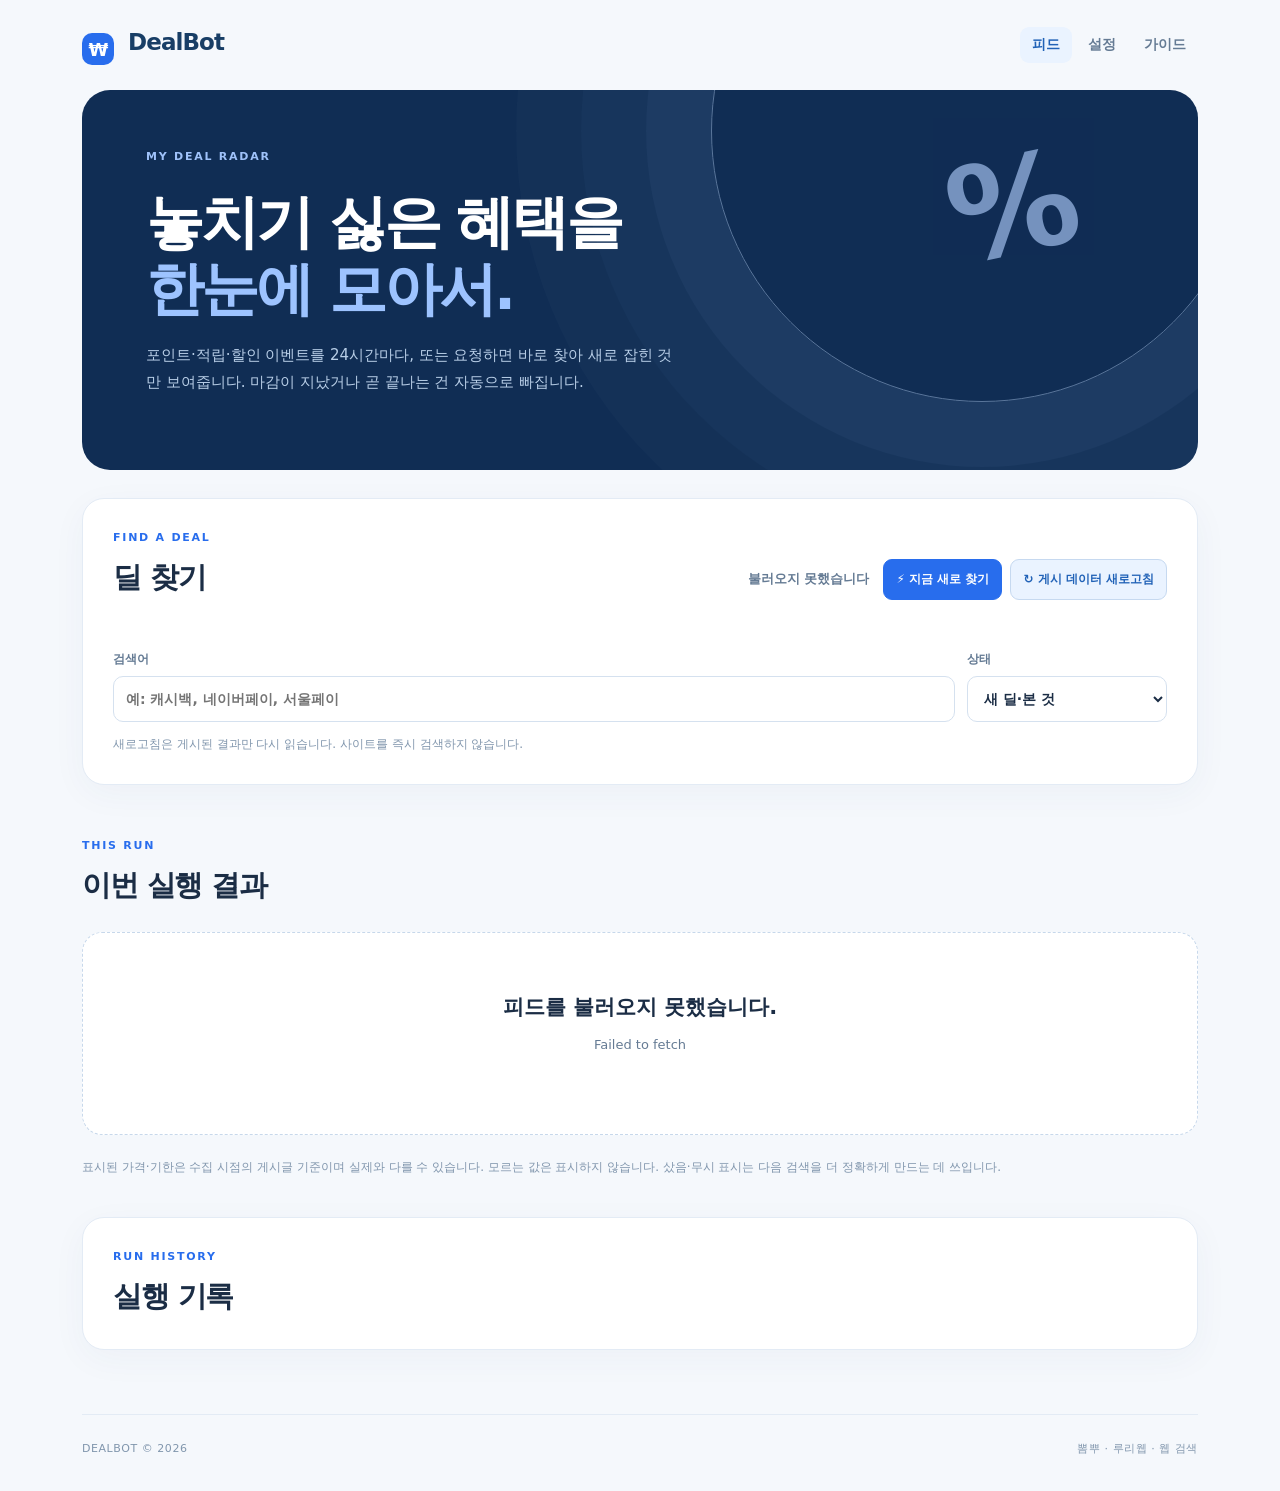
==== commit 05ac856a: "feat: hot deals, payment/card/gov categories, filter tabs; fix Codex hang - categories: 결제 할인(pay), " ====
--- a/docs/index.html
+++ b/docs/index.html
@@ -37,9 +37,9 @@
           </div>
         </div>
       </div>
+      <div id="cat-tabs" class="cat-tabs" role="tablist" aria-label="분야"></div>
       <form id="filter-form" class="filter-form" role="search" onsubmit="return false">
-        <label class="grow">검색어 <input id="q" type="search" placeholder="예: 캐시백, 네이버페이" autocomplete="off"></label>
-        <label>분야 <select id="cat"><option value="*">전체</option></select></label>
+        <label class="grow">검색어 <input id="q" type="search" placeholder="예: 캐시백, 네이버페이, 서울페이" autocomplete="off"></label>
         <label>상태 <select id="status">
           <option value="active">새 딜·본 것</option>
           <option value="bought">샀음</option>
--- a/docs/style.css
+++ b/docs/style.css
@@ -115,7 +115,7 @@
 .refresh-button:hover { filter: brightness(.97); }
 .refresh-button:disabled { opacity: .55; cursor: wait; }
 
-.filter-form { display: grid; grid-template-columns: 1fr 200px 170px; gap: 12px; align-items: end; margin-top: 24px; }
+.filter-form { display: grid; grid-template-columns: 1fr 200px; gap: 12px; align-items: end; margin-top: 24px; }
 .filter-form label { display: flex; flex-direction: column; gap: 8px; font-size: 12px; font-weight: 700; color: var(--muted); }
 .form-hint { font-size: 12px; line-height: 1.6; margin: 13px 0 0; color: var(--faint); }
 
@@ -330,3 +330,11 @@
 .refresh-button.primary-soft { background: var(--brand); border-color: var(--brand); color: #fff; }
 .refresh-button.primary-soft:disabled { background: var(--brand-soft); border-color: #c6d9f0; color: var(--brand-ink); opacity: 1; cursor: default; }
 .request-note { margin: 12px 0 0; padding: 10px 14px; border-radius: 12px; background: var(--brand-soft); color: var(--brand-ink); font-size: 13px; line-height: 1.6; }
+
+/* category filter tabs */
+.cat-tabs { display: flex; gap: 8px; margin-top: 22px; overflow-x: auto; padding-bottom: 4px; scrollbar-width: none; }
+.cat-tab { flex: none; display: inline-flex; align-items: center; gap: 7px; min-height: 38px; padding: 0 14px; border-radius: 999px; border: 1px solid var(--line-strong); background: var(--panel); color: var(--muted); font-size: 13px; font-weight: 700; }
+.cat-tab .n { min-width: 22px; padding: 1px 7px; border-radius: 999px; background: var(--bg); color: var(--faint); font-size: 11px; }
+.cat-tab.on { background: var(--navy); border-color: var(--navy); color: #fff; }
+.cat-tab.on .n { background: rgba(255,255,255,.18); color: #fff; }
+.source-logo.seoul { background: #00a4b7; }
